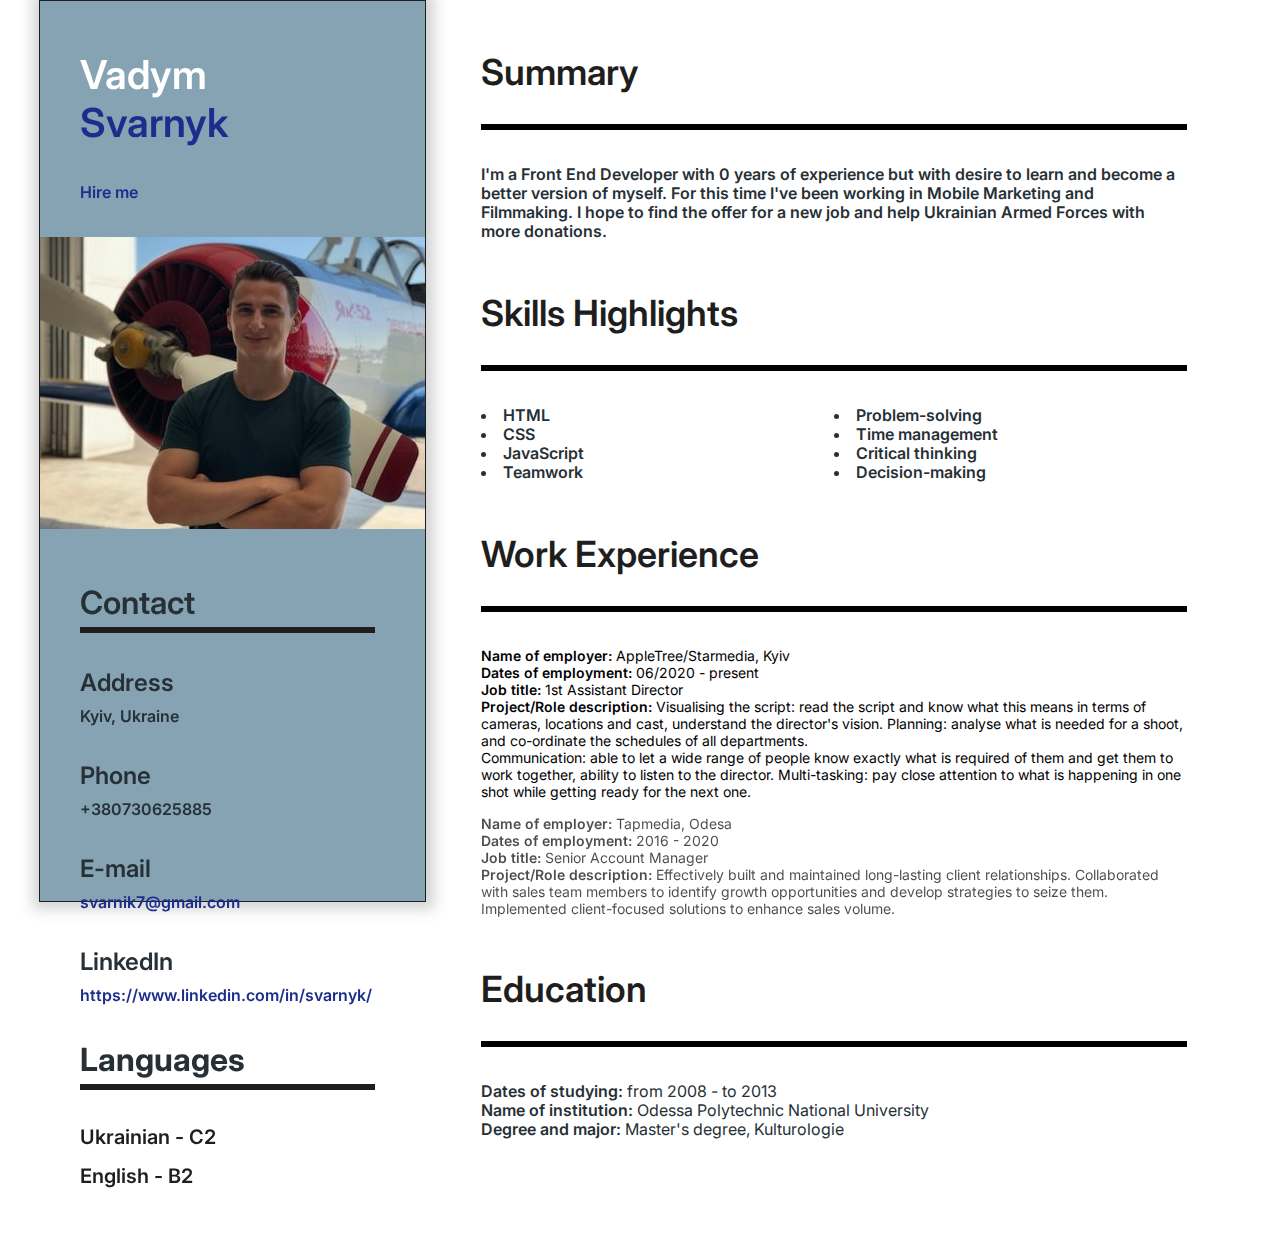
==== index.html @ 85566596 "shadows, transform and opacity has added" ====
<!DOCTYPE html>
<html lang="en">

<head>
    <meta charset="UTF-8">
    <meta http-equiv="X-UA-Compatible" content="IE=edge">
    <meta name="viewport" content="width=device-width, initial-scale=1.0">
    <title>CV Svarnyk</title>
    <link rel="stylesheet" href="./style.css">
    <link rel="stylesheet" href="./main-theme.css">
    <link rel="stylesheet" href="./my-theme.css">
    <link rel="preconnect" href="https://fonts.googleapis.com">
    <link rel="preconnect" href="https://fonts.gstatic.com" crossorigin>
    <link href="https://fonts.googleapis.com/css2?family=Inter:wght@400;600&display=swap" rel="stylesheet">
</head>

<body class="main-theme">
    <div class="wrapper">
        <div class="sidebar">
            <div class="sidebar-header">
                <div class="fullname">
                    <div class="first-name">Vadym</div>
                    <div class="second-name">Svarnyk</div>
                </div>
                <div class="hire-me">
                    <a href="./mycv/hire-me.html">Hire me</a>
                </div>
                <img src="./photo.jpg" alt="photo" class="photo">
            </div>
            <div class="sidebar-content">
                <div class="content-item">
                    <ul class="contact">
                        <div class="title">Contact</div>
                        <li class="contact-title">Address</li>
                        <li class="contact-text">Kyiv, Ukraine</li>
                        <li class="contact-title">Phone</li>
                        <li class="contact-text"><a href="tel:to" id="phone">+380730625885</a></li>
                        <li class="contact-title">E-mail</li>
                        <li class="contact-text"><a href="mail:to">svarnik7@gmail.com</a></li>
                        <li class="contact-title">LinkedIn</li>
                        <li class="contact-text"><a href="https://www.linkedin.com/in/svarnyk/">https://www.linkedin.com/in/svarnyk/</a></li>
                    </ul>
                </div>
                <div class="content-item">
                    <ul class="languages"><h2 class="title">Languages</h2>
                        <li>Ukrainian - C2</li>
                        <li>English - B2</li>
                    </ul>
                </div>
            </div>
        </div>
        <div class="main-content">
            <div class="main-content-item">
                <div class="title main">
                   Summary 
                </div>
                <p>
                    I'm a Front End Developer with 0 years of experience but with desire to learn and become a better version of myself. For
                    this time I've been working in Mobile Marketing and Filmmaking. I hope to find the offer for a new job and help
                    Ukrainian Armed Forces with more donations.
                </p>
            </div>
            <div class="main-content-item">
                <div class="title main">Skills Highlights</div>
                <ul class="skills-list">
                    <li>HTML</li>
                    <li>CSS</li>
                    <li>JavaScript</li>
                    <li>Teamwork</li>
                    <li>Problem-solving</li>
                    <li>Time management</li>
                    <li>Critical thinking</li>
                    <li>Decision-making</li>
                </ul>
            </div>
            <div class="main-content-item">
                <div class="title main">Work Experience</div>
                <p class="item-text fw400">
                    <span>Name of employer:</span>  AppleTree/Starmedia, Kyiv<br />
                    <span>Dates of employment:</span> 06/2020 - present<br />
                    <span>Job title:</span> 1st Assistant Director<br />
                    <span>Project/Role description:</span> Visualising the script: read the script and know what this means in terms of cameras, locations and cast, understand the
                    director's vision. Planning: analyse what is needed for a shoot, and co-ordinate the schedules of all
                    departments.<br />
                    Communication: able to let a wide range of people know exactly what is required of them and get them to work together, ability to listen to the director. Multi-tasking: pay close attention to what is happening in one shot while getting ready for the next one.
                </p>
                <p class="item-text fw400 previous">
                    <span>Name of employer:</span> Tapmedia, Odesa<br />
                    <span>Dates of employment:</span> 2016 - 2020<br />
                    <span>Job title:</span> Senior Account Manager<br />
                    <span>Project/Role description:</span> Effectively built and maintained long-lasting client relationships. Collaborated with sales team members to identify growth opportunities and develop strategies to seize them. Implemented client-focused solutions to enhance sales volume.
                </p>
            </div>
            <div class="main-content-item">
                <div class="title main">
                   Education 
                </div>
                <p class="fw400">
                    <span>Dates of studying:</span> from 2008 - to 2013<br />
                    <span>Name of institution:</span> Odessa Polytechnic National University<br />
                    <span>Degree and major:</span> Master's degree, Kulturologie<br />
                </p>
            </div>
        
        </div>
    </div>
</body>

</html>
---- style.css ----
* {
    margin: 0;
    padding: 0;
}

.wrapper {
    color: var(--color-main-primary);
    font-family: 'Inter';
    font-style: normal;
    font-weight: 600;
    display: flex;
    justify-content: center;
}

.sidebar {
    background-color: var(--color-sidebar-background);
    max-width: 385px;
    border: solid 1px var(--color-main-dark);
    position: sticky;
    top: 0;
    height: 100vh;
    box-shadow: 1px 0px 13px 7px rgba(80, 75, 75, 0.25);
}

.fullname {
    margin-left: var(--margin-left-primary);
    margin-top: var(--margin-top-primary);
    margin-bottom: var(--margin-bottom-primary);
    font-size: 40px;
    line-height: 48px;
}

.first-name {
    color: var(--color-first-name)
}

.second-name {
    color: var(--color-second-name-link);
}

.photo {
    width: 100%;
    height: auto;
}

.photo:hover {
    transform: scale(1.75) translate(83px, 63px);
    box-shadow: 10px 10px 16px rgba(0, 0, 0, 0.25);
}

.sidebar-content {
    margin-top: var(--margin-top-primary);
}

.sidebar-content ul {
    list-style-type: none;
}

.content-item {
    margin-left: var(--margin-left-primary);
    margin-right: var(--margin-right-primary);
    margin-bottom: var(--margin-bottom-primary);
}

.title {
    font-size: 32px;
    line-height: 39px;
    padding-bottom: 5px;
    border-bottom: solid 6px var(--color-main-dark);
    margin-bottom: var(--margin-bottom-primary)
}

.title.main {
    font-size: 36px;
    line-height: 44px;
    padding-bottom: calc(var(--padding-bottom-primary) * 6);
    color: var(--color-main-dark);
    border-bottom: solid 6px var(--color-sidebar-border-text)
}

.contact li a {
    text-decoration: none;
    color: var(--color-second-name-link);
}

#phone {
    color: var(--color-main-primary);
}

.contact-title {
    font-size: 24px;
    line-height: 29px;
}

.contact-text {
    font-size: 16px;
    line-height: 19px;
    margin-top: var(--margin-top-secondary);
    margin-bottom: var(--margin-bottom-primary);
}

.languages li {
    color: var(--color-main-dark);
    font-size: 20px;
    line-height: 24px;
    margin-bottom: var(--margin-bottom-secondary);
}

.main-content {
    margin: var(--margin-top-primary) calc(var(--margin-left-primary) + 15px);
}

.main-content-item {
    max-width: 706px;
    margin-bottom: var(--margin-top-primary);
    font-size: 16px;
    line-height: 19px;
    color: var(--color-main-primary);
}

.skills-list {
    columns: 2;
    list-style-position: inside;
    column-gap: 0px;
}

.item-text {
    color: var(--color-sidebar-border-text);
    font-size: 14px;
    line-height: 17px;
    margin-bottom: var(--margin-bottom-secondary);
}

.item-text.previous {
    opacity: 0.7;
}

.item-text.previous:hover {
    opacity: 1;
}

.main-content-item span {
    font-weight: 600;
}

.fw400 {
    font-weight: 400;
}

.hire-me {
    margin-left: var(--margin-left-primary);
    margin-bottom: var(--margin-bottom-primary);
}

.hire-me a {
    text-decoration: none;
    color: var(--color-second-name-link);
}

/* ----form---- */
.form-wrapper {
    max-width: 1024px;
    font-family: 'IBM Plex Sans', sans-serif;
    font-style: normal;
    font-weight: 400;
    font-size: 16px;
    line-height: 24px;
    margin-top: 50px;
    position: absolute;
    left: calc(50% - 246px);
}

.form {
    position: fixed;
    top: calc(50% - 229px);
    left: calc(50% - 246px);
    background-color: #fff;
    z-index: 1;
}

input,
select,
textarea {
    appearance: none;
    border: none;
    outline: none;
}

input,
select,
textarea {
    background-color: #F8FAFC;
    padding: 12px;
    color: #3B4256;
    font-size: 16px;
    width: 460px;
    box-sizing: border-box;
    font-family: inherit;
}

.email:invalid {
    border: 1px solid #ED0131;
    border-radius: 4px;
}

.email:valid {
    border: 1px solid #0E6245;
    border-radius: 4px;
}

.email:focus {
    border: 1px solid #0048D9;
    border-radius: 4px;
}

.description {
    height: 115px;
}

select {
    background: url('./arrow.svg') no-repeat center right 0.75rem;
    background-color: #F8FAFC;
}

input::placeholder,
textarea::placeholder {
    color: #B8BCCA;
}

table,
th,
td {
    border: solid 1px #000;
    border-collapse: collapse;
    padding: 5px;
}

.form-table a {
    text-decoration: none;
    color: #000;
}

fieldset {
    border: 1px dashed #7B61FF;
    border-radius: 5px;
    padding: 15px;
    color: #6F7482;
}

.form-item {
    display: flex;
    flex-direction: column;
    margin-bottom: 5px;
}

.form-title {
    margin-bottom: 15px;
}

.button {
    background-color: #0048D9;
    color: #fff;
    padding: 4px 16px;
    border-radius: 6px;
    width: 92px;
    height: 32px;
    font-weight: 500;
    cursor: pointer;
    margin-top: 20px;
}

.button:hover {
    background-color: #002266;
}

.label-title span {
    color: #ED0131;
}

label {
    cursor: pointer;
    margin-top: 10px;
}

.error {
    display: none;
    font-size: 12px;
    color: #ED0131;
}

.email:invalid + .error {
    display: block;
}

.success {
    display: none;
    font-size: 12px;
    color: #0E6245
}

.email:valid +.error + .success {
    display: block;
}

@media screen and (max-width: 860px) {
    .wrapper {
        width: 100%;
        }

    .sidebar {
        width: 385px;
        position: unset;
        height: auto;
        }

    .main-content {
        box-sizing: border-box;
        width: 385px;
        padding-left: 25px;
        padding-right: 30px;
        padding-top: 50px;
        margin: 0;
    }

    .content-item {
        margin-left: 25px;
        margin-right: 65px;
    }

    .skills-list {
        font-size: 15px;
    }

    .photo:hover {
    transform: none;
    box-shadow: none;
    }
}

@media screen and (max-width: 770px) {
    .wrapper {
        width: 100%;
        display: flex;
        flex-direction: column;
        align-items: center;
        gap: 30px;
    }

    .sidebar {
        width: 385px;
        position: unset;
        height: auto;
    }

    .main-content {
        box-sizing: border-box;
        width: 385px;
        padding-left: 25px;
        padding-right: 30px;
        padding-top: 0;
        margin: 0;
    }

    .content-item {
        margin-left: 25px;
        margin-right: 65px;
    }

    .skills-list {
        font-size: 15px;
    }

    .photo:hover {
    transform: none;
    box-shadow: none;
    }
}
---- main-theme.css ----
.main-theme {
    /* Colors */
    --color-main-primary: #263036;
    --color-sidebar-background: #86A3B4;
    --color-main-dark: #1E1E1E;
    --color-first-name: #fff;
    --color-second-name-link: #1C2E8C;
    --color-sidebar-border-text: #000;

    /* margins, paddings */
    --margin-top-primary: 50px;
    --margin-top-secondary: 10px;
    --margin-left-primary: 40px;
    --margin-bottom-primary: 35px;
    --margin-bottom-secondary: 15px;
    --margin-right-primary: 50px;
    --padding-bottom-primary: 5px;
}
---- my-theme.css ----
.my-theme {
    /* Colors */
    --color-main-primary: #3A5A40;
    --color-sidebar-background: #A3B18A;
    --color-main-dark: #344E41;
    --color-first-name: #DAD7CD;
    --color-second-name-link: #4F772D;
    --color-sidebar-border-text: #132A13;

    /* margins, paddings */
    --margin-top-primary: 50px;
    --margin-top-secondary: 10px;
    --margin-left-primary: 40px;
    --margin-bottom-primary: 35px;
    --margin-bottom-secondary: 15px;
    --margin-right-primary: 50px;
    --padding-bottom-primary: 5px;
}
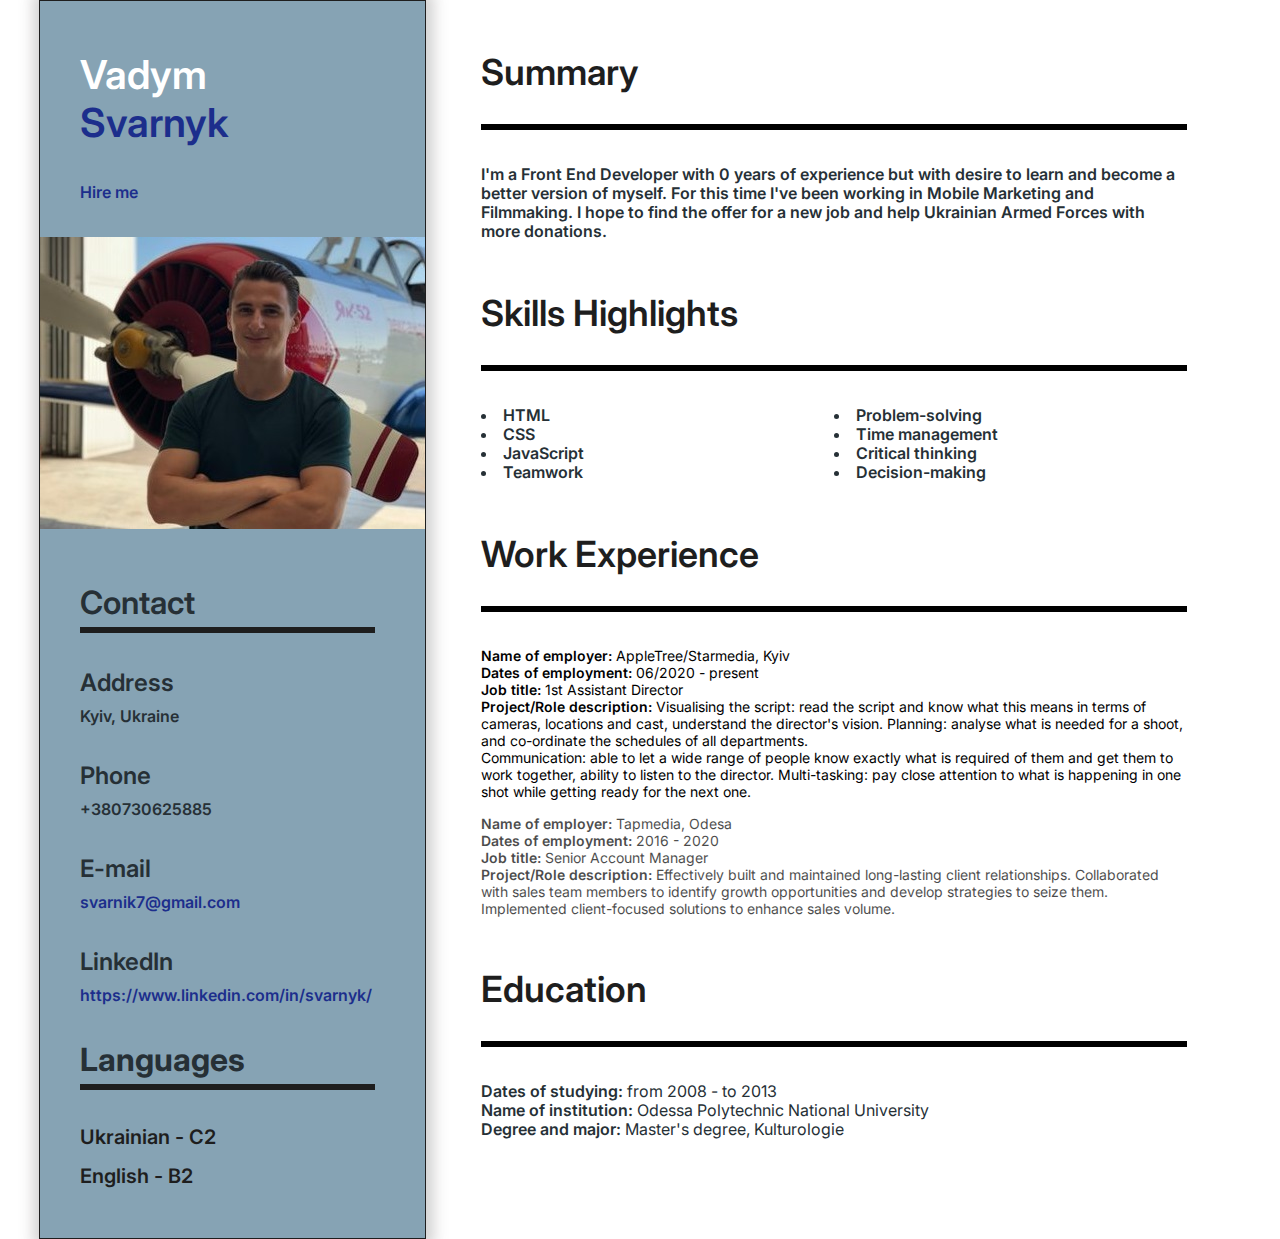
==== commit 00037cc9: "refactored according to scss" ====
--- a/index.html
+++ b/index.html
@@ -6,9 +6,7 @@
     <meta http-equiv="X-UA-Compatible" content="IE=edge">
     <meta name="viewport" content="width=device-width, initial-scale=1.0">
     <title>CV Svarnyk</title>
-    <link rel="stylesheet" href="./style.css">
-    <link rel="stylesheet" href="./main-theme.css">
-    <link rel="stylesheet" href="./my-theme.css">
+    <link rel="stylesheet" href="./style2.css">
     <link rel="preconnect" href="https://fonts.googleapis.com">
     <link rel="preconnect" href="https://fonts.gstatic.com" crossorigin>
     <link href="https://fonts.googleapis.com/css2?family=Inter:wght@400;600&display=swap" rel="stylesheet">
--- a/style2.css
+++ b/style2.css
@@ -0,0 +1,430 @@
+* {
+  margin: 0;
+  padding: 0;
+}
+
+.wrapper {
+  color: var(--color-main-primary);
+  font-family: "Inter";
+  font-style: normal;
+  font-weight: 600;
+  display: flex;
+  justify-content: center;
+}
+
+.sidebar {
+  background-color: var(--color-sidebar-background);
+  max-width: 385px;
+  border: solid 1px var(--color-main-dark);
+  box-shadow: 1px 0px 13px 7px rgba(80, 75, 75, 0.25);
+  animation: sidebar 1s ease-in forwards;
+  z-index: 3;
+}
+
+.fullname {
+  margin-left: var(--margin-left-primary);
+  margin-top: var(--margin-top-primary);
+  margin-bottom: var(--margin-bottom-primary);
+  font-size: 40px;
+  line-height: 48px;
+}
+
+.first-name {
+  color: var(--color-first-name);
+}
+
+.second-name {
+  color: var(--color-second-name-link);
+}
+
+.photo {
+  width: 100%;
+  height: auto;
+  transition: transform 0.5s ease;
+}
+.photo:hover {
+  transform: scale(1.75) translate(83px, 63px);
+  box-shadow: 10px 10px 16px rgba(0, 0, 0, 0.25);
+}
+
+.sidebar-content {
+  margin-top: var(--margin-top-primary);
+}
+.sidebar-content ul {
+  list-style-type: none;
+}
+
+.content-item {
+  margin-left: var(--margin-left-primary);
+  margin-right: var(--margin-right-primary);
+  margin-bottom: var(--margin-bottom-primary);
+}
+
+.title {
+  font-size: 32px;
+  line-height: 39px;
+  padding-bottom: 5px;
+  border-bottom: solid 6px var(--color-main-dark);
+  margin-bottom: var(--margin-bottom-primary);
+}
+
+.title.main {
+  font-size: 36px;
+  line-height: 44px;
+  padding-bottom: calc(var(--padding-bottom-primary) * 6);
+  color: var(--color-main-dark);
+  border-bottom: solid 6px var(--color-sidebar-border-text);
+}
+
+.contact li a {
+  text-decoration: none;
+  color: var(--color-second-name-link);
+}
+
+#phone {
+  color: var(--color-main-primary);
+}
+
+.contact-title {
+  font-size: 24px;
+  line-height: 29px;
+}
+
+.contact-text {
+  font-size: 16px;
+  line-height: 19px;
+  margin-top: var(--margin-top-secondary);
+  margin-bottom: var(--margin-bottom-primary);
+}
+
+.languages li {
+  color: var(--color-main-dark);
+  font-size: 20px;
+  line-height: 24px;
+  margin-bottom: var(--margin-bottom-secondary);
+}
+
+.main-content {
+  margin: var(--margin-top-primary) calc(var(--margin-left-primary) + 15px);
+  animation: main-content 1s ease-in forwards;
+}
+
+.main-content-item {
+  max-width: 706px;
+  margin-bottom: var(--margin-top-primary);
+  font-size: 16px;
+  line-height: 19px;
+  color: var(--color-main-primary);
+}
+.main-content-item span {
+  font-weight: 600;
+}
+
+.skills-list {
+  -moz-columns: 2;
+       columns: 2;
+  list-style-position: inside;
+  -moz-column-gap: 0px;
+       column-gap: 0px;
+}
+
+.item-text {
+  color: var(--color-sidebar-border-text);
+  font-size: 14px;
+  line-height: 17px;
+  margin-bottom: var(--margin-bottom-secondary);
+}
+
+.item-text.previous {
+  opacity: 0.7;
+  transition: all 1s ease;
+}
+.item-text.previous:hover {
+  opacity: 1;
+}
+
+.fw400 {
+  font-weight: 400;
+}
+
+.hire-me {
+  margin-left: var(--margin-left-primary);
+  margin-bottom: var(--margin-bottom-primary);
+}
+.hire-me a {
+  text-decoration: none;
+  color: var(--color-second-name-link);
+}
+
+/* ----form---- */
+.form-wrapper {
+  max-width: 1024px;
+  font-family: "IBM Plex Sans", sans-serif;
+  font-style: normal;
+  font-weight: 400;
+  font-size: 16px;
+  line-height: 24px;
+  margin-top: 50px;
+  position: absolute;
+  left: calc(50% - 246px);
+}
+
+.form {
+  position: fixed;
+  top: calc(50% - 229px);
+  left: calc(50% - 246px);
+  background-color: #fff;
+  z-index: 1;
+  animation: form 1s linear;
+}
+
+input,
+textarea,
+select {
+  -webkit-appearance: none;
+     -moz-appearance: none;
+          appearance: none;
+  border: none;
+}
+
+input, textarea, select {
+  background-color: #F8FAFC;
+  padding: 12px;
+  color: #3B4256;
+  font-size: 16px;
+  width: 460px;
+  box-sizing: border-box;
+  font-family: inherit;
+}
+input::-moz-placeholder, textarea::-moz-placeholder, select::-moz-placeholder {
+  color: #B8BCCA;
+}
+input::placeholder, textarea::placeholder, select::placeholder {
+  color: #B8BCCA;
+}
+
+textarea::-moz-placeholder {
+  color: #B8BCCA;
+}
+
+textarea::placeholder {
+  color: #B8BCCA;
+}
+
+.email:invalid {
+  border: 1px solid #ED0131;
+  border-radius: 4px;
+}
+.email:valid {
+  border: 1px solid #0E6245;
+  border-radius: 4px;
+}
+.email:focus {
+  border: 1px solid #0048D9;
+  border-radius: 4px;
+}
+.email:invalid + .error {
+  display: block;
+}
+.email:valid + .error + .success {
+  display: block;
+}
+
+.description {
+  height: 115px;
+}
+
+select {
+  background: url("./arrow.svg") no-repeat center right 0.75rem;
+  background-color: #F8FAFC;
+}
+
+table, td, th {
+  border: solid 1px #000;
+  border-collapse: collapse;
+  padding: 5px;
+}
+
+.form-table a {
+  text-decoration: none;
+  color: #000;
+}
+
+fieldset {
+  border: 1px dashed #7B61FF;
+  border-radius: 5px;
+  padding: 15px;
+  color: #6F7482;
+}
+
+.form-item {
+  display: flex;
+  flex-direction: column;
+  margin-bottom: 5px;
+}
+
+.form-title {
+  margin-bottom: 15px;
+}
+
+.button {
+  background-color: #0048D9;
+  color: #fff;
+  padding: 4px 16px;
+  border-radius: 6px;
+  width: 92px;
+  height: 32px;
+  font-weight: 500;
+  cursor: pointer;
+  margin-top: 20px;
+}
+.button:hover {
+  background-color: #002266;
+}
+
+.label-title span {
+  color: #ED0131;
+}
+
+label {
+  cursor: pointer;
+  margin-top: 10px;
+}
+
+.error {
+  display: none;
+  font-size: 12px;
+  color: #ED0131;
+}
+
+.success {
+  display: none;
+  font-size: 12px;
+  color: #0E6245;
+}
+
+@media screen and (max-width: 860px) {
+  .wrapper {
+    width: 100%;
+  }
+  .sidebar {
+    width: 385px;
+    position: unset;
+    height: auto;
+  }
+  .main-content {
+    box-sizing: border-box;
+    width: 385px;
+    padding-left: 25px;
+    padding-right: 30px;
+    padding-top: 50px;
+    margin: 0;
+  }
+  .content-item {
+    margin-left: 25px;
+    margin-right: 65px;
+  }
+  .skills-list {
+    font-size: 15px;
+  }
+  .photo:hover {
+    transform: none;
+    box-shadow: none;
+  }
+}
+@media screen and (max-width: 770px) {
+  .wrapper {
+    width: 100%;
+    display: flex;
+    flex-direction: column;
+    align-items: center;
+    gap: 30px;
+  }
+  .sidebar {
+    width: 385px;
+    position: unset;
+    height: auto;
+  }
+  .main-content {
+    box-sizing: border-box;
+    width: 385px;
+    padding-left: 25px;
+    padding-right: 30px;
+    padding-top: 0;
+    margin: 0;
+  }
+  .content-item {
+    margin-left: 25px;
+    margin-right: 65px;
+  }
+  .skills-list {
+    font-size: 15px;
+  }
+  .photo:hover {
+    transform: none;
+    box-shadow: none;
+  }
+}
+/* Animation */
+@keyframes sidebar {
+  from {
+    opacity: 0;
+    transform: translateY(50%);
+  }
+  to {
+    opacity: 1;
+    transform: translateY(0);
+  }
+}
+@keyframes main-content {
+  0% {
+    opacity: 0;
+    transform: translateY(50%);
+  }
+  50% {
+    opacity: 0;
+    transform: translateY(50%);
+  }
+  100% {
+    opacity: 1;
+    transform: translateY(0);
+  }
+}
+@keyframes form {
+  from {
+    transform: scale(2);
+    opacity: 0;
+  }
+  to {
+    transform: scale(1);
+    opacity: 1;
+  }
+}
+:root {
+  /* margins, paddings */
+  --margin-top-primary: 50px;
+  --margin-top-secondary: 10px;
+  --margin-left-primary: 40px;
+  --margin-bottom-primary: 35px;
+  --margin-bottom-secondary: 15px;
+  --margin-right-primary: 50px;
+  --padding-bottom-primary: 5px;
+}
+
+.main-theme {
+  --color-main-primary: #263036;
+  --color-sidebar-background: #86A3B4;
+  --color-main-dark: #1E1E1E;
+  --color-first-name: #fff;
+  --color-second-name-link: #1C2E8C;
+  --color-sidebar-border-text: #000;
+}
+
+.my-theme {
+  --color-main-primary: #3A5A40;
+  --color-sidebar-background: #A3B18A;
+  --color-main-dark: #344E41;
+  --color-first-name: #DAD7CD;
+  --color-second-name-link: #4F772D;
+  --color-sidebar-border-text: #132A13;
+}/*# sourceMappingURL=style2.css.map */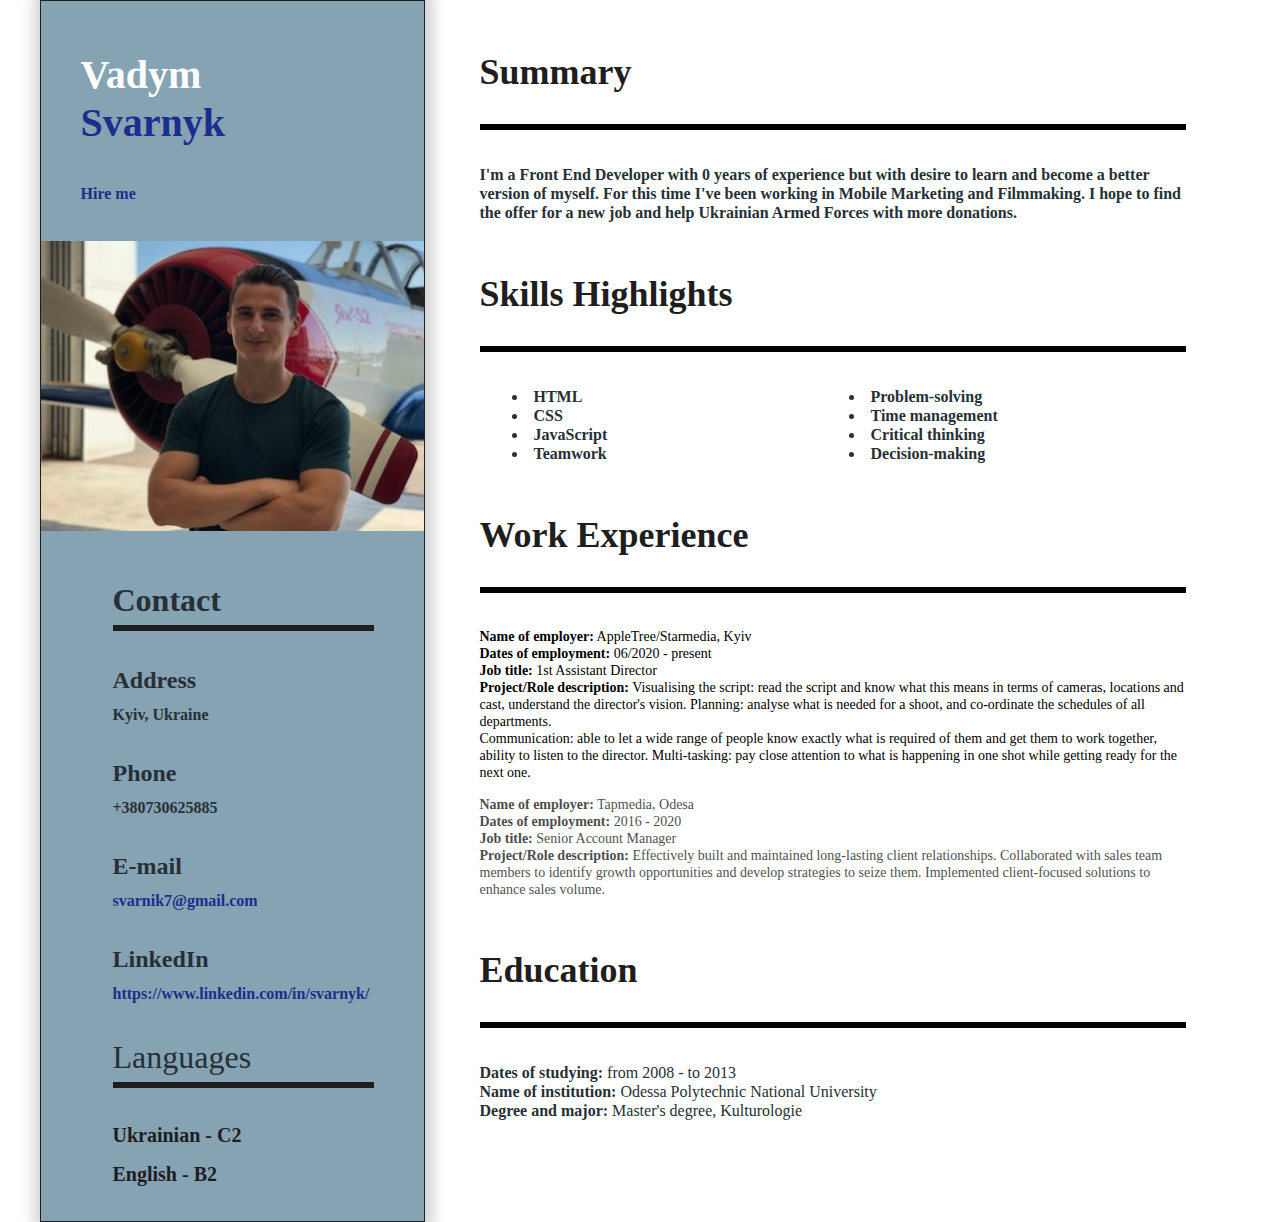
==== commit 8521687d: "used bootstrap for hire.me page" ====
--- a/index.html
+++ b/index.html
@@ -9,7 +9,7 @@
     <link rel="stylesheet" href="./style2.css">
     <link rel="preconnect" href="https://fonts.googleapis.com">
     <link rel="preconnect" href="https://fonts.gstatic.com" crossorigin>
-    <link href="https://fonts.googleapis.com/css2?family=Inter:wght@400;600&display=swap" rel="stylesheet">
+    <link href="https://cdn.jsdelivr.net/npm/bootstrap@5.2.3/dist/css/bootstrap.min.css" rel="stylesheet">
 </head>
 
 <body class="main-theme">
--- a/style2.css
+++ b/style2.css
@@ -12,12 +12,16 @@
   justify-content: center;
 }
 
+/* Animation */
 .sidebar {
   background-color: var(--color-sidebar-background);
   max-width: 385px;
   border: solid 1px var(--color-main-dark);
   box-shadow: 1px 0px 13px 7px rgba(80, 75, 75, 0.25);
-  animation: sidebar 1s ease-in forwards;
+  animation-name: sidebar;
+  animation-duration: 1s;
+  animation-timing-function: ease-in;
+  animation-fill-mode: forwards;
   z-index: 3;
 }
 
@@ -106,7 +110,10 @@
 
 .main-content {
   margin: var(--margin-top-primary) calc(var(--margin-left-primary) + 15px);
-  animation: main-content 1s ease-in forwards;
+  animation-name: main-content;
+  animation-duration: 1s;
+  animation-timing-function: ease-in;
+  animation-fill-mode: forwards;
 }
 
 .main-content-item {
@@ -156,153 +163,166 @@
   color: var(--color-second-name-link);
 }
 
-/* ----form---- */
+/* ----form---- 
 .form-wrapper {
-  max-width: 1024px;
-  font-family: "IBM Plex Sans", sans-serif;
-  font-style: normal;
-  font-weight: 400;
-  font-size: 16px;
-  line-height: 24px;
-  margin-top: 50px;
-  position: absolute;
-  left: calc(50% - 246px);
+    max-width: 1024px;
+    font-family: 'IBM Plex Sans', sans-serif;
+    font-style: normal;
+    font-weight: 400;
+    font-size: 16px;
+    line-height: 24px;
+    margin-top: 50px;
+    position: absolute;
+    left: calc(50% - 246px);
 }
 
 .form {
-  position: fixed;
-  top: calc(50% - 229px);
-  left: calc(50% - 246px);
-  background-color: #fff;
-  z-index: 1;
-  animation: form 1s linear;
+    position: fixed;
+    top: calc(50% - 229px);
+    left: calc(50% - 246px);
+    background-color: #fff;
+    z-index: 1;
+    animation: form 1s linear;
 }
 
 input,
-textarea,
+select,
+textarea {
+    appearance: none;
+    border: none;
+}
+
+input {
+    background-color: #F8FAFC;
+    padding: 12px;
+    color: #3B4256;
+    font-size: 16px;
+    width: 460px;
+    box-sizing: border-box;
+    font-family: inherit;
+    &::placeholder {
+            color: #B8BCCA;
+        }
+}
+
 select {
-  -webkit-appearance: none;
-     -moz-appearance: none;
-          appearance: none;
-  border: none;
-}
-
-input, textarea, select {
-  background-color: #F8FAFC;
-  padding: 12px;
-  color: #3B4256;
-  font-size: 16px;
-  width: 460px;
-  box-sizing: border-box;
-  font-family: inherit;
-}
-input::-moz-placeholder, textarea::-moz-placeholder, select::-moz-placeholder {
-  color: #B8BCCA;
-}
-input::placeholder, textarea::placeholder, select::placeholder {
-  color: #B8BCCA;
-}
-
-textarea::-moz-placeholder {
-  color: #B8BCCA;
-}
-
-textarea::placeholder {
-  color: #B8BCCA;
-}
-
-.email:invalid {
-  border: 1px solid #ED0131;
-  border-radius: 4px;
-}
-.email:valid {
-  border: 1px solid #0E6245;
-  border-radius: 4px;
-}
-.email:focus {
-  border: 1px solid #0048D9;
-  border-radius: 4px;
-}
-.email:invalid + .error {
-  display: block;
-}
-.email:valid + .error + .success {
-  display: block;
+    @extend input;
+}
+
+textarea {
+    @extend input;
+    &::placeholder {
+            color: #B8BCCA;
+        }
+}
+
+.email {
+    &:invalid {
+            border: 1px solid #ED0131;
+            border-radius: 4px;
+    }
+    &:valid {
+        border: 1px solid #0E6245;
+        border-radius: 4px;
+    }
+    &:focus {
+        border: 1px solid #0048D9;
+        border-radius: 4px;
+    }
+    &:invalid+.error {
+        display: block;
+    }
+    &:valid+.error+.success {
+        display: block;
+    }
 }
 
 .description {
-  height: 115px;
+    height: 115px;
 }
 
 select {
-  background: url("./arrow.svg") no-repeat center right 0.75rem;
-  background-color: #F8FAFC;
-}
-
-table, td, th {
-  border: solid 1px #000;
-  border-collapse: collapse;
-  padding: 5px;
-}
-
-.form-table a {
-  text-decoration: none;
-  color: #000;
+    background: url('./arrow.svg') no-repeat center right 0.75rem;
+    background-color: #F8FAFC;
+}
+
+
+table {
+    border: solid 1px #000;
+    border-collapse: collapse;
+    padding: 5px;
+}
+
+th {
+    @extend table;
+}
+
+td {
+    @extend table;
+}
+
+.form-table {
+    a {
+        text-decoration: none;
+        color: #000;
+    }
 }
 
 fieldset {
-  border: 1px dashed #7B61FF;
-  border-radius: 5px;
-  padding: 15px;
-  color: #6F7482;
+    border: 1px dashed #7B61FF;
+    border-radius: 5px;
+    padding: 15px;
+    color: #6F7482;
 }
 
 .form-item {
-  display: flex;
-  flex-direction: column;
-  margin-bottom: 5px;
+    display: flex;
+    flex-direction: column;
+    margin-bottom: 5px;
 }
 
 .form-title {
-  margin-bottom: 15px;
+    margin-bottom: 15px;
 }
 
 .button {
-  background-color: #0048D9;
-  color: #fff;
-  padding: 4px 16px;
-  border-radius: 6px;
-  width: 92px;
-  height: 32px;
-  font-weight: 500;
-  cursor: pointer;
-  margin-top: 20px;
-}
-.button:hover {
-  background-color: #002266;
-}
-
-.label-title span {
-  color: #ED0131;
+    background-color: #0048D9;
+    color: #fff;
+    padding: 4px 16px;
+    border-radius: 6px;
+    width: 92px;
+    height: 32px;
+    font-weight: 500;
+    cursor: pointer;
+    margin-top: 20px;
+    &:hover {
+            background-color: #002266;
+        }
+}
+
+.label-title {
+    span {
+    color: #ED0131;
+    }
 }
 
 label {
-  cursor: pointer;
-  margin-top: 10px;
+    cursor: pointer;
+    margin-top: 10px;
 }
 
 .error {
-  display: none;
-  font-size: 12px;
-  color: #ED0131;
+    display: none;
+    font-size: 12px;
+    color: #ED0131;
 }
 
 .success {
-  display: none;
-  font-size: 12px;
-  color: #0E6245;
-}
-
+    display: none;
+    font-size: 12px;
+    color: #0E6245
+}
+*/
 @media screen and (max-width: 860px) {
   .wrapper {
     width: 100%;
@@ -365,7 +385,6 @@
     box-shadow: none;
   }
 }
-/* Animation */
 @keyframes sidebar {
   from {
     opacity: 0;
@@ -401,7 +420,6 @@
   }
 }
 :root {
-  /* margins, paddings */
   --margin-top-primary: 50px;
   --margin-top-secondary: 10px;
   --margin-left-primary: 40px;
